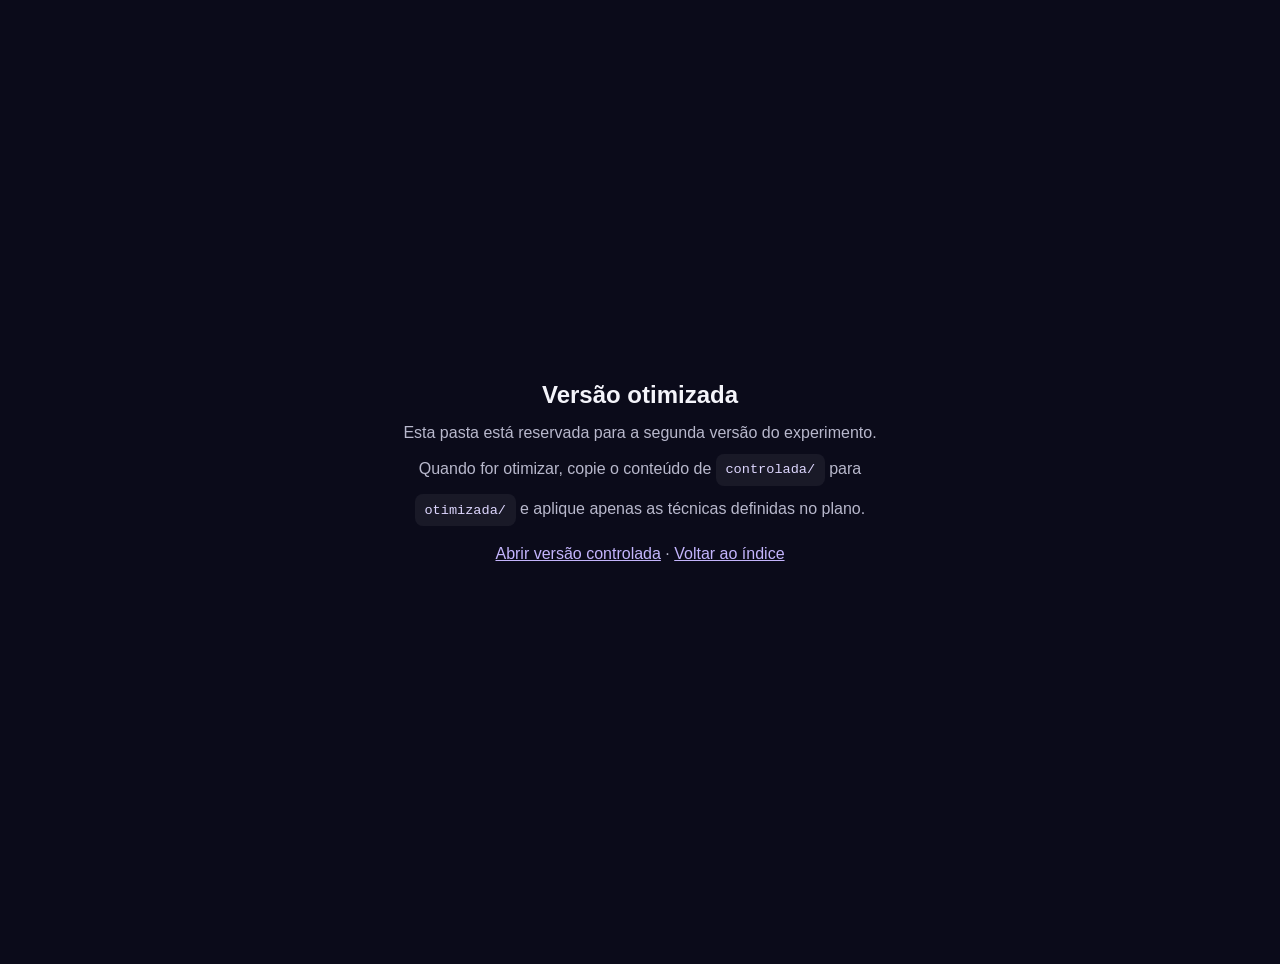
==== otimizada/index.html @ ada4aa7a "Finalize controlled version for performance testing" ====
<!DOCTYPE html>
<html lang="pt-BR">
<head>
  <meta charset="UTF-8">
  <meta name="viewport" content="width=device-width, initial-scale=1.0">
  <title>SoundNova Pro — Versão otimizada (em preparação)</title>
  <meta name="description" content="Placeholder da versão otimizada do experimento SoundNova Pro.">
  <style>
    body {
      margin: 0;
      min-height: 100vh;
      display: grid;
      place-items: center;
      padding: 2rem;
      font-family: "Segoe UI", "Helvetica Neue", Arial, sans-serif;
      background: #0b0b1a;
      color: #f4f4fa;
      text-align: center;
    }
    main { width: min(100%, 32rem); }
    h1 { margin: 0 0 0.75rem; font-size: 1.5rem; }
    p { margin: 0 0 1rem; color: #b8b8cc; line-height: 1.55; }
    a { color: #c4b5fd; }
    code {
      display: inline-block;
      margin-top: 0.5rem;
      padding: 0.35rem 0.6rem;
      border-radius: 8px;
      background: rgba(255, 255, 255, 0.06);
      font-size: 0.85rem;
      color: #ddd6fe;
    }
  </style>
</head>
<body>
  <main>
    <h1>Versão otimizada</h1>
    <p>
      Esta pasta está reservada para a segunda versão do experimento.
      Quando for otimizar, copie o conteúdo de <code>controlada/</code> para
      <code>otimizada/</code> e aplique apenas as técnicas definidas no plano.
    </p>
    <p><a href="../controlada/">Abrir versão controlada</a> · <a href="../">Voltar ao índice</a></p>
  </main>
</body>
</html>
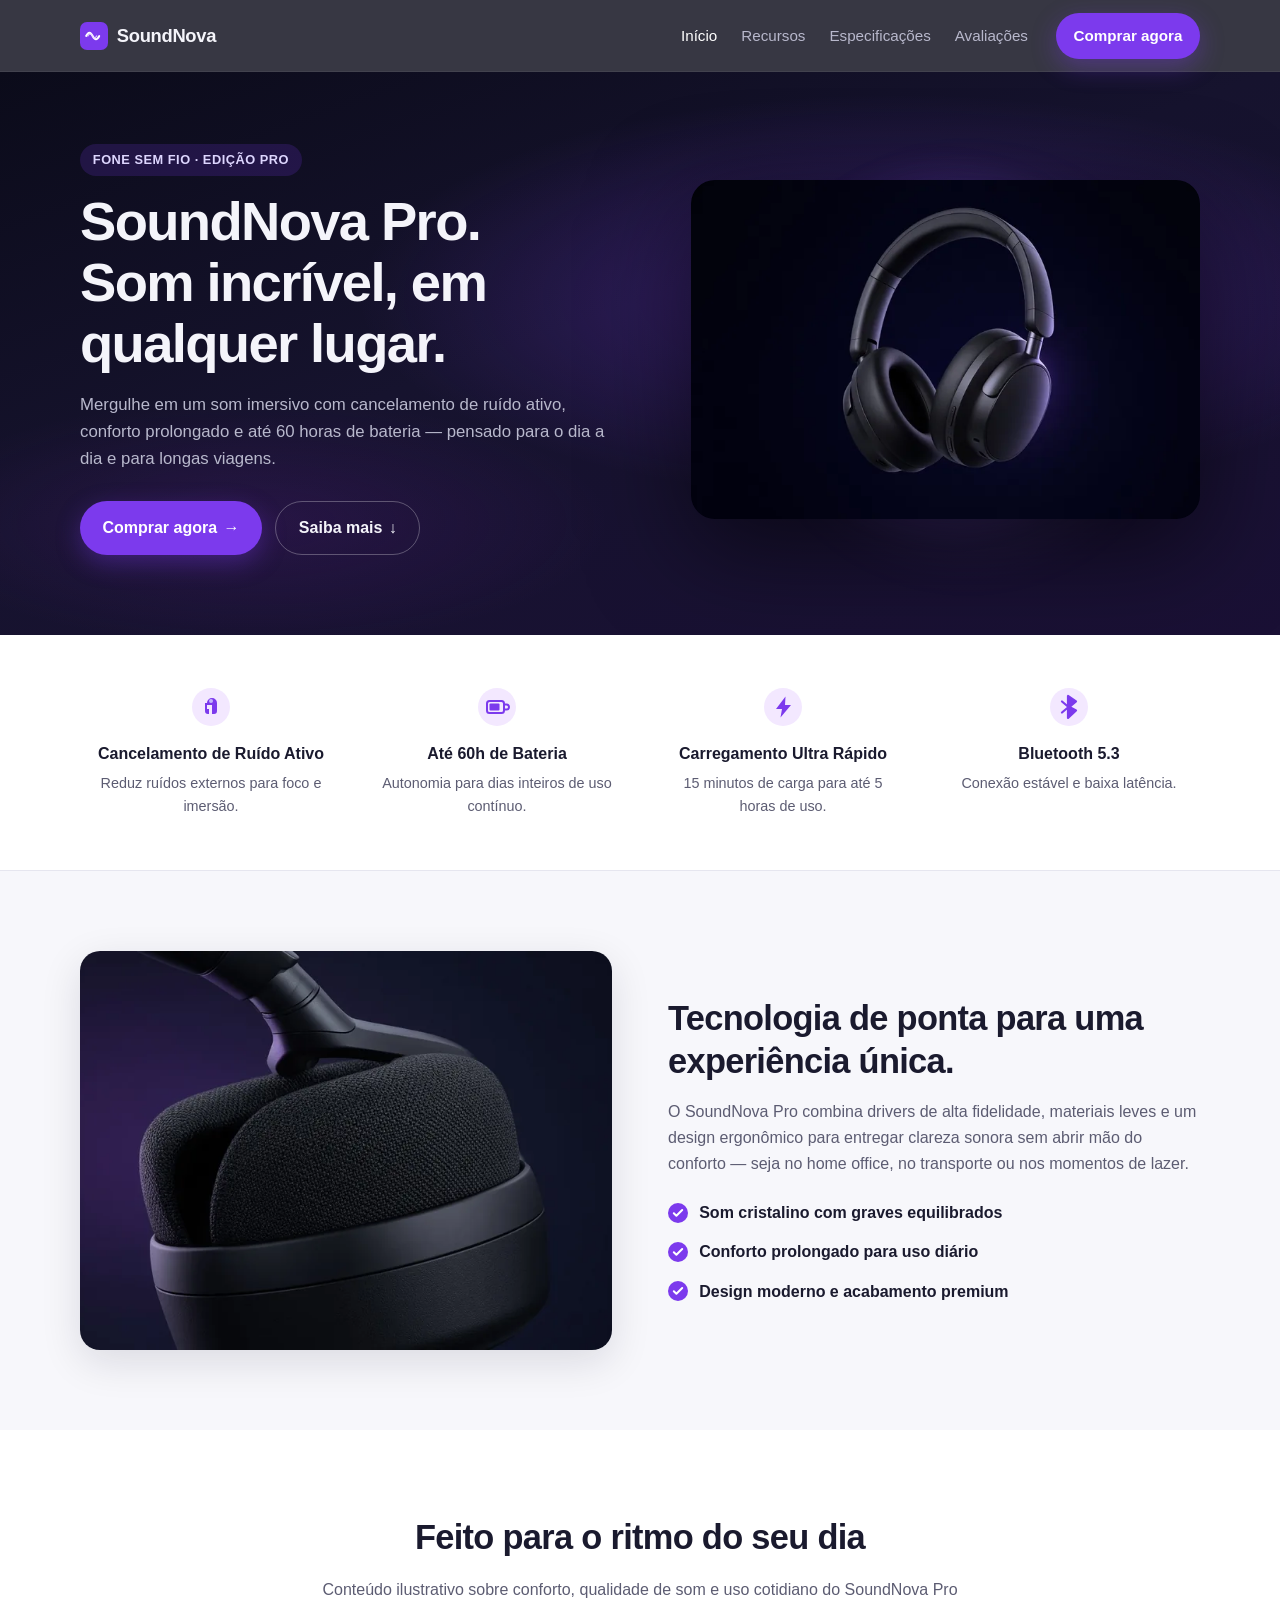
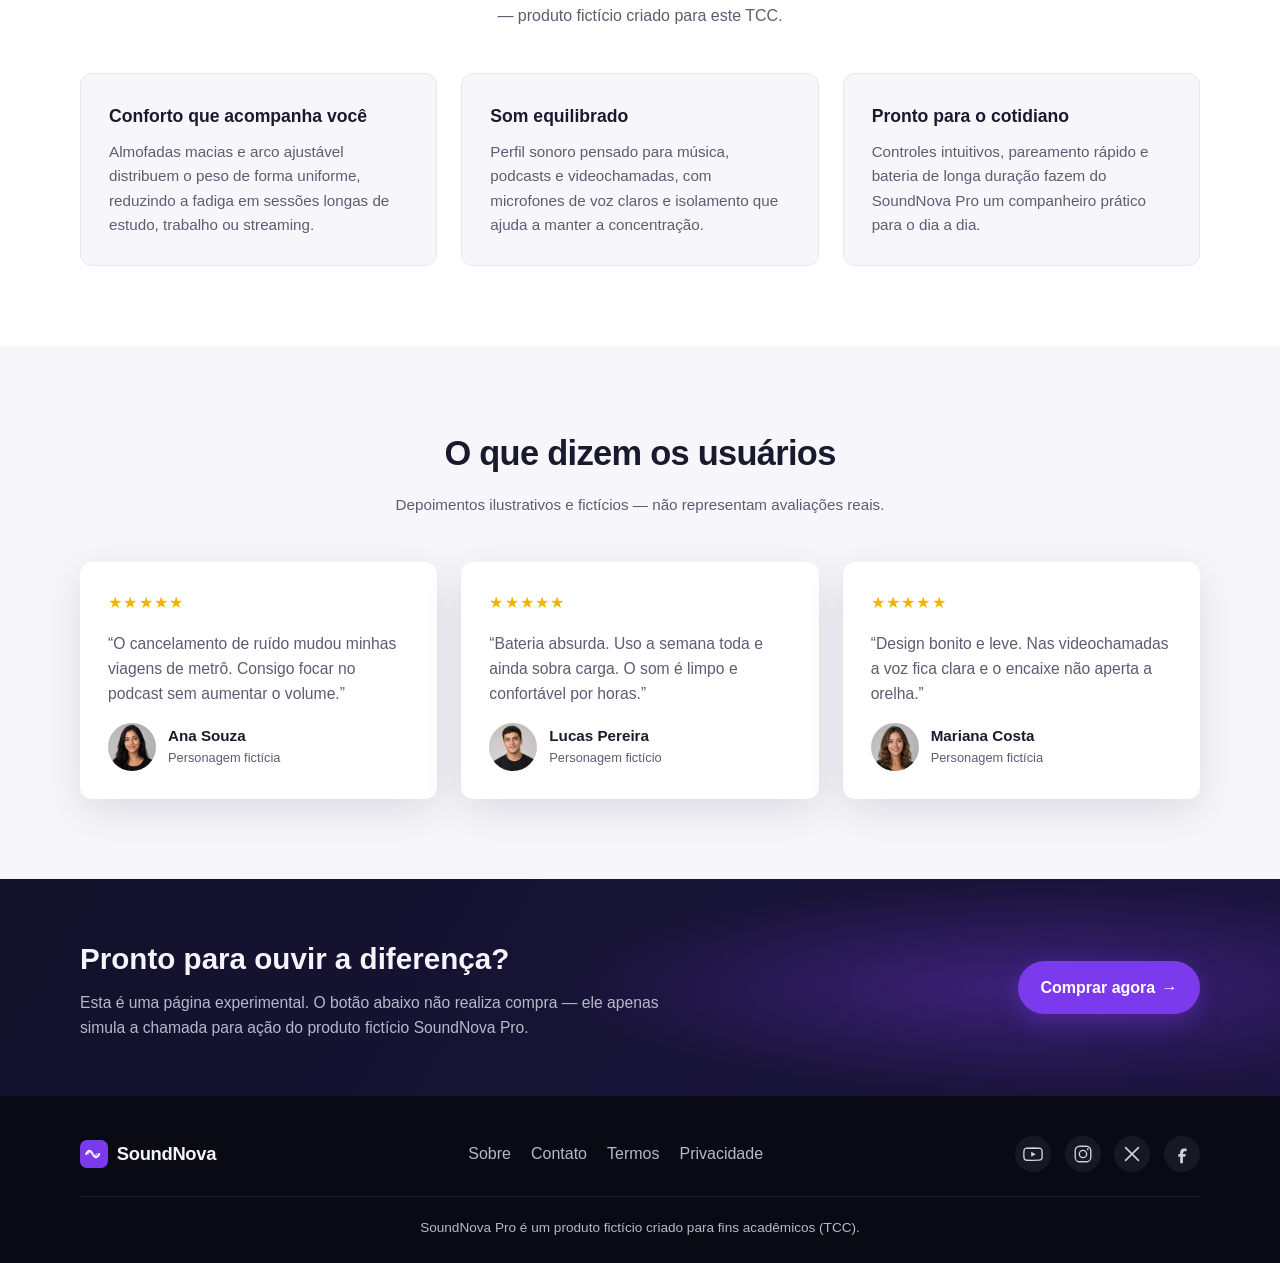
==== commit a57552bd: "feat: implement SoundNova optimized version" ====
--- a/otimizada/index.html
+++ b/otimizada/index.html
@@ -3,44 +3,292 @@
 <head>
   <meta charset="UTF-8">
   <meta name="viewport" content="width=device-width, initial-scale=1.0">
-  <title>SoundNova Pro — Versão otimizada (em preparação)</title>
-  <meta name="description" content="Placeholder da versão otimizada do experimento SoundNova Pro.">
-  <style>
-    body {
-      margin: 0;
-      min-height: 100vh;
-      display: grid;
-      place-items: center;
-      padding: 2rem;
-      font-family: "Segoe UI", "Helvetica Neue", Arial, sans-serif;
-      background: #0b0b1a;
-      color: #f4f4fa;
-      text-align: center;
-    }
-    main { width: min(100%, 32rem); }
-    h1 { margin: 0 0 0.75rem; font-size: 1.5rem; }
-    p { margin: 0 0 1rem; color: #b8b8cc; line-height: 1.55; }
-    a { color: #c4b5fd; }
-    code {
-      display: inline-block;
-      margin-top: 0.5rem;
-      padding: 0.35rem 0.6rem;
-      border-radius: 8px;
-      background: rgba(255, 255, 255, 0.06);
-      font-size: 0.85rem;
-      color: #ddd6fe;
-    }
-  </style>
+  <title>SoundNova Pro — Som incrível, em qualquer lugar</title>
+  <meta name="description" content="SoundNova Pro: fone de ouvido sem fio fictício com cancelamento de ruído, até 60h de bateria e Bluetooth 5.3. Página experimental do TCC.">
+  <link rel="stylesheet" href="css/styles.css">
+  <script src="js/main.js" defer></script>
 </head>
 <body>
-  <main>
-    <h1>Versão otimizada</h1>
-    <p>
-      Esta pasta está reservada para a segunda versão do experimento.
-      Quando for otimizar, copie o conteúdo de <code>controlada/</code> para
-      <code>otimizada/</code> e aplique apenas as técnicas definidas no plano.
-    </p>
-    <p><a href="../controlada/">Abrir versão controlada</a> · <a href="../">Voltar ao índice</a></p>
+  <a class="skip-link" href="#conteudo">Ir para o conteúdo</a>
+
+  <header class="site-header" id="topo">
+    <div class="container header-inner">
+      <a class="brand" href="#topo" aria-label="SoundNova — início">
+        <img class="brand-logo" src="assets/icons/logo.svg" width="28" height="28" alt="">
+        <span class="brand-name">SoundNova</span>
+      </a>
+
+      <button class="nav-toggle" type="button" aria-expanded="false" aria-controls="menu-principal" aria-label="Abrir menu">
+        <span class="nav-toggle-bar"></span>
+        <span class="nav-toggle-bar"></span>
+        <span class="nav-toggle-bar"></span>
+      </button>
+
+      <nav class="site-nav" id="menu-principal" aria-label="Navegação principal">
+        <ul class="nav-list">
+          <li><a href="#inicio">Início</a></li>
+          <li><a href="#recursos">Recursos</a></li>
+          <li><a href="#especificacoes">Especificações</a></li>
+          <li><a href="#avaliacoes">Avaliações</a></li>
+        </ul>
+        <a class="btn btn-primary btn-sm header-cta" href="#comprar">Comprar agora</a>
+      </nav>
+    </div>
+  </header>
+
+  <main id="conteudo">
+    <section class="hero" id="inicio">
+      <div class="hero-glow" aria-hidden="true"></div>
+      <div class="container hero-grid">
+        <div class="hero-copy">
+          <p class="eyebrow">Fone sem fio · Edição Pro</p>
+          <h1>SoundNova Pro.<br>Som incrível, em qualquer lugar.</h1>
+          <p class="hero-lead">
+            Mergulhe em um som imersivo com cancelamento de ruído ativo,
+            conforto prolongado e até 60 horas de bateria — pensado para
+            o dia a dia e para longas viagens.
+          </p>
+          <div class="hero-actions">
+            <a class="btn btn-primary" href="#comprar">Comprar agora <span aria-hidden="true">→</span></a>
+            <a class="btn btn-ghost" href="#recursos">Saiba mais <span aria-hidden="true">↓</span></a>
+          </div>
+        </div>
+        <div class="hero-media">
+          <img
+            src="assets/images/hero-720.webp"
+            srcset="assets/images/hero-360.webp 360w,
+                    assets/images/hero-720.webp 720w,
+                    assets/images/hero-1050.webp 1050w,
+                    assets/images/hero-1248.webp 1248w"
+            sizes="(max-width: 400px) calc(100vw - 2.5rem), (max-width: 960px) 360px, (max-width: 1160px) calc((100vw - 5.5rem) * 0.475), 509px"
+            alt="Fone de ouvido SoundNova Pro preto, vista frontal em três quartos"
+            width="1248"
+            height="832"
+            fetchpriority="high"
+            loading="eager"
+          >
+        </div>
+      </div>
+    </section>
+
+    <section class="benefits" id="recursos" aria-label="Principais recursos">
+      <div class="container benefits-grid">
+        <article class="benefit-item">
+          <img src="assets/icons/noise-cancel.svg" width="40" height="40" alt="" aria-hidden="true">
+          <h2>Cancelamento de Ruído Ativo</h2>
+          <p>Reduz ruídos externos para foco e imersão.</p>
+        </article>
+        <article class="benefit-item">
+          <img src="assets/icons/battery.svg" width="40" height="40" alt="" aria-hidden="true">
+          <h2>Até 60h de Bateria</h2>
+          <p>Autonomia para dias inteiros de uso contínuo.</p>
+        </article>
+        <article class="benefit-item">
+          <img src="assets/icons/fast-charge.svg" width="40" height="40" alt="" aria-hidden="true">
+          <h2>Carregamento Ultra Rápido</h2>
+          <p>15 minutos de carga para até 5 horas de uso.</p>
+        </article>
+        <article class="benefit-item">
+          <img src="assets/icons/bluetooth.svg" width="40" height="40" alt="" aria-hidden="true">
+          <h2>Bluetooth 5.3</h2>
+          <p>Conexão estável e baixa latência.</p>
+        </article>
+      </div>
+    </section>
+
+    <section class="details" id="especificacoes">
+      <div class="container details-grid">
+        <div class="details-media">
+          <img
+            src="assets/images/detail-768.webp"
+            srcset="assets/images/detail-480.webp 480w,
+                    assets/images/detail-768.webp 768w,
+                    assets/images/detail-1050.webp 1050w,
+                    assets/images/detail-1248.webp 1248w"
+            sizes="(max-width: 960px) calc(100vw - 2.5rem), (max-width: 1160px) calc((100vw - 6rem) / 2), 532px"
+            alt="Detalhe da concha e almofada do SoundNova Pro"
+            width="1248"
+            height="832"
+            loading="lazy"
+            decoding="async"
+          >
+        </div>
+        <div class="details-copy">
+          <h2>Tecnologia de ponta para uma experiência única.</h2>
+          <p>
+            O SoundNova Pro combina drivers de alta fidelidade, materiais leves
+            e um design ergonômico para entregar clareza sonora sem abrir mão
+            do conforto — seja no home office, no transporte ou nos momentos
+            de lazer.
+          </p>
+          <ul class="feature-list">
+            <li>
+              <img src="assets/icons/check.svg" width="20" height="20" alt="" aria-hidden="true">
+              Som cristalino com graves equilibrados
+            </li>
+            <li>
+              <img src="assets/icons/check.svg" width="20" height="20" alt="" aria-hidden="true">
+              Conforto prolongado para uso diário
+            </li>
+            <li>
+              <img src="assets/icons/check.svg" width="20" height="20" alt="" aria-hidden="true">
+              Design moderno e acabamento premium
+            </li>
+          </ul>
+        </div>
+      </div>
+    </section>
+
+    <section class="info" id="experiencia">
+      <div class="container info-inner">
+        <header class="section-heading">
+          <h2>Feito para o ritmo do seu dia</h2>
+          <p>
+            Conteúdo ilustrativo sobre conforto, qualidade de som e uso
+            cotidiano do SoundNova Pro — produto fictício criado para este TCC.
+          </p>
+        </header>
+        <div class="info-grid">
+          <article class="info-card">
+            <h3>Conforto que acompanha você</h3>
+            <p>
+              Almofadas macias e arco ajustável distribuem o peso de forma
+              uniforme, reduzindo a fadiga em sessões longas de estudo,
+              trabalho ou streaming.
+            </p>
+          </article>
+          <article class="info-card">
+            <h3>Som equilibrado</h3>
+            <p>
+              Perfil sonoro pensado para música, podcasts e videochamadas,
+              com microfones de voz claros e isolamento que ajuda a manter
+              a concentração.
+            </p>
+          </article>
+          <article class="info-card">
+            <h3>Pronto para o cotidiano</h3>
+            <p>
+              Controles intuitivos, pareamento rápido e bateria de longa
+              duração fazem do SoundNova Pro um companheiro prático para
+              o dia a dia.
+            </p>
+          </article>
+        </div>
+      </div>
+    </section>
+
+    <section class="reviews" id="avaliacoes">
+      <div class="container">
+        <header class="section-heading">
+          <h2>O que dizem os usuários</h2>
+          <p class="reviews-note">
+            Depoimentos ilustrativos e fictícios — não representam avaliações reais.
+          </p>
+        </header>
+        <div class="reviews-grid">
+          <figure class="review-card">
+            <div class="review-stars" aria-label="5 de 5 estrelas">★★★★★</div>
+            <blockquote>
+              <p>“O cancelamento de ruído mudou minhas viagens de metrô. Consigo focar no podcast sem aumentar o volume.”</p>
+            </blockquote>
+            <figcaption class="review-author">
+              <img src="assets/images/avatar-ana.webp" width="48" height="48" alt="" loading="lazy" decoding="async">
+              <div>
+                <span class="review-name">Ana Souza</span>
+                <span class="review-role">Personagem fictícia</span>
+              </div>
+            </figcaption>
+          </figure>
+          <figure class="review-card">
+            <div class="review-stars" aria-label="5 de 5 estrelas">★★★★★</div>
+            <blockquote>
+              <p>“Bateria absurda. Uso a semana toda e ainda sobra carga. O som é limpo e confortável por horas.”</p>
+            </blockquote>
+            <figcaption class="review-author">
+              <img src="assets/images/avatar-lucas.webp" width="48" height="48" alt="" loading="lazy" decoding="async">
+              <div>
+                <span class="review-name">Lucas Pereira</span>
+                <span class="review-role">Personagem fictício</span>
+              </div>
+            </figcaption>
+          </figure>
+          <figure class="review-card">
+            <div class="review-stars" aria-label="5 de 5 estrelas">★★★★★</div>
+            <blockquote>
+              <p>“Design bonito e leve. Nas videochamadas a voz fica clara e o encaixe não aperta a orelha.”</p>
+            </blockquote>
+            <figcaption class="review-author">
+              <img src="assets/images/avatar-mariana.webp" width="48" height="48" alt="" loading="lazy" decoding="async">
+              <div>
+                <span class="review-name">Mariana Costa</span>
+                <span class="review-role">Personagem fictícia</span>
+              </div>
+            </figcaption>
+          </figure>
+        </div>
+      </div>
+    </section>
+
+    <section class="cta-banner" id="comprar">
+      <div class="container cta-inner">
+        <div>
+          <h2>Pronto para ouvir a diferença?</h2>
+          <p>
+            Esta é uma página experimental. O botão abaixo não realiza compra —
+            ele apenas simula a chamada para ação do produto fictício SoundNova Pro.
+          </p>
+        </div>
+        <button class="btn btn-primary" type="button" id="btn-comprar">
+          Comprar agora <span aria-hidden="true">→</span>
+        </button>
+      </div>
+      <div class="cta-feedback" id="cta-feedback" role="status" aria-live="polite" hidden></div>
+    </section>
   </main>
+
+  <footer class="site-footer">
+    <div class="container footer-inner">
+      <a class="brand footer-brand" href="#topo">
+        <img class="brand-logo" src="assets/icons/logo.svg" width="28" height="28" alt="">
+        <span class="brand-name">SoundNova</span>
+      </a>
+
+      <nav aria-label="Links do rodapé">
+        <ul class="footer-links">
+          <li><a href="#experiencia">Sobre</a></li>
+          <li><a href="#comprar">Contato</a></li>
+          <li><a href="#topo">Termos</a></li>
+          <li><a href="#topo">Privacidade</a></li>
+        </ul>
+      </nav>
+
+      <ul class="social-list" aria-label="Redes sociais (ilustrativas)">
+        <li>
+          <a href="#topo" aria-label="YouTube">
+            <img src="assets/icons/youtube.svg" width="22" height="22" alt="">
+          </a>
+        </li>
+        <li>
+          <a href="#topo" aria-label="Instagram">
+            <img src="assets/icons/instagram.svg" width="22" height="22" alt="">
+          </a>
+        </li>
+        <li>
+          <a href="#topo" aria-label="X">
+            <img src="assets/icons/x.svg" width="22" height="22" alt="">
+          </a>
+        </li>
+        <li>
+          <a href="#topo" aria-label="Facebook">
+            <img src="assets/icons/facebook.svg" width="22" height="22" alt="">
+          </a>
+        </li>
+      </ul>
+    </div>
+    <div class="container footer-meta">
+      <p>SoundNova Pro é um produto fictício criado para fins acadêmicos (TCC).</p>
+    </div>
+  </footer>
+
 </body>
 </html>
--- a/otimizada/css/styles.css
+++ b/otimizada/css/styles.css
@@ -0,0 +1,724 @@
+/* SoundNova Pro — versão de controle (V1)
+   Sem minificação ou otimizações de performance intencionais. */
+
+:root {
+  --color-bg-dark: #0b0b1a;
+  --color-bg-hero: #12122a;
+  --color-bg-soft: #f7f7fb;
+  --color-bg-white: #ffffff;
+  --color-bg-footer: #0a0a14;
+  --color-text: #1a1a2e;
+  --color-text-muted: #5c5c72;
+  --color-text-on-dark: #f4f4fa;
+  --color-text-on-dark-muted: #b8b8cc;
+  --color-accent: #7c3aed;
+  --color-accent-hover: #6d28d9;
+  --color-accent-soft: rgba(124, 58, 237, 0.18);
+  --color-border: #e6e6ef;
+  --color-star: #f5b301;
+  --font-sans: "Segoe UI", "Helvetica Neue", Arial, sans-serif;
+  --container: 1120px;
+  --radius: 12px;
+  --radius-pill: 999px;
+  --shadow-soft: 0 12px 40px rgba(15, 15, 40, 0.12);
+  --header-h: 72px;
+  --transition: 0.2s ease;
+}
+
+*,
+*::before,
+*::after {
+  box-sizing: border-box;
+}
+
+html {
+  scroll-behavior: smooth;
+  /* Compensa o header sticky para âncoras não ficarem ocultas */
+  scroll-padding-top: calc(var(--header-h) + 0.75rem);
+}
+
+body {
+  margin: 0;
+  font-family: var(--font-sans);
+  font-size: 1rem;
+  line-height: 1.6;
+  color: var(--color-text);
+  background: var(--color-bg-white);
+}
+
+img {
+  max-width: 100%;
+  height: auto;
+  display: block;
+}
+
+a {
+  color: inherit;
+  text-decoration: none;
+}
+
+ul {
+  list-style: none;
+  margin: 0;
+  padding: 0;
+}
+
+h1,
+h2,
+h3,
+p {
+  margin: 0;
+}
+
+button {
+  font: inherit;
+  cursor: pointer;
+  border: none;
+  background: none;
+}
+
+.container {
+  width: min(100% - 2.5rem, var(--container));
+  margin-inline: auto;
+}
+
+.skip-link {
+  position: absolute;
+  left: 1rem;
+  top: -100px;
+  z-index: 1000;
+  padding: 0.75rem 1rem;
+  background: var(--color-accent);
+  color: #fff;
+  border-radius: 8px;
+}
+
+.skip-link:focus {
+  top: 1rem;
+}
+
+/* Buttons */
+.btn {
+  display: inline-flex;
+  align-items: center;
+  justify-content: center;
+  gap: 0.4rem;
+  padding: 0.85rem 1.4rem;
+  border-radius: var(--radius-pill);
+  font-weight: 600;
+  transition: background var(--transition), color var(--transition), transform var(--transition), box-shadow var(--transition);
+}
+
+.btn:focus-visible,
+.site-nav a:focus-visible,
+.footer-links a:focus-visible,
+.social-list a:focus-visible,
+.brand:focus-visible,
+.nav-toggle:focus-visible {
+  outline: 3px solid #a78bfa;
+  outline-offset: 3px;
+}
+
+.btn-primary {
+  background: var(--color-accent);
+  color: #fff;
+  box-shadow: 0 8px 24px rgba(124, 58, 237, 0.35);
+}
+
+.btn-primary:hover {
+  background: var(--color-accent-hover);
+  transform: translateY(-1px);
+}
+
+.btn-ghost {
+  color: var(--color-text-on-dark);
+  background: transparent;
+  border: 1px solid rgba(255, 255, 255, 0.28);
+}
+
+.btn-ghost:hover {
+  background: rgba(255, 255, 255, 0.08);
+}
+
+.btn-sm {
+  padding: 0.65rem 1.1rem;
+  font-size: 0.95rem;
+}
+
+/* Header */
+.site-header {
+  position: sticky;
+  top: 0;
+  z-index: 100;
+  height: var(--header-h);
+  background: rgba(11, 11, 26, 0.82);
+  backdrop-filter: blur(12px);
+  border-bottom: 1px solid rgba(255, 255, 255, 0.06);
+}
+
+.header-inner {
+  display: flex;
+  align-items: center;
+  justify-content: space-between;
+  height: var(--header-h);
+  gap: 1rem;
+}
+
+.brand {
+  display: inline-flex;
+  align-items: center;
+  gap: 0.55rem;
+  color: var(--color-text-on-dark);
+  font-weight: 700;
+  letter-spacing: -0.02em;
+}
+
+.brand-name {
+  font-size: 1.15rem;
+}
+
+.site-nav {
+  display: flex;
+  align-items: center;
+  gap: 1.75rem;
+}
+
+.nav-list {
+  display: flex;
+  align-items: center;
+  gap: 1.5rem;
+}
+
+.nav-list a {
+  color: var(--color-text-on-dark-muted);
+  font-size: 0.95rem;
+  font-weight: 500;
+  transition: color var(--transition);
+}
+
+.nav-list a:hover,
+.nav-list a.is-active {
+  color: #fff;
+}
+
+.nav-toggle {
+  display: none;
+  width: 42px;
+  height: 42px;
+  padding: 10px;
+  flex-direction: column;
+  justify-content: center;
+  gap: 5px;
+  border-radius: 8px;
+}
+
+.nav-toggle-bar {
+  display: block;
+  height: 2px;
+  width: 100%;
+  background: #fff;
+  border-radius: 2px;
+  transition: transform var(--transition), opacity var(--transition);
+}
+
+.nav-toggle[aria-expanded="true"] .nav-toggle-bar:nth-child(1) {
+  transform: translateY(7px) rotate(45deg);
+}
+
+.nav-toggle[aria-expanded="true"] .nav-toggle-bar:nth-child(2) {
+  opacity: 0;
+}
+
+.nav-toggle[aria-expanded="true"] .nav-toggle-bar:nth-child(3) {
+  transform: translateY(-7px) rotate(-45deg);
+}
+
+/* Hero */
+.hero {
+  position: relative;
+  overflow: hidden;
+  background:
+    radial-gradient(ellipse 70% 60% at 70% 40%, rgba(124, 58, 237, 0.35), transparent 60%),
+    radial-gradient(ellipse 50% 40% at 20% 80%, rgba(88, 28, 135, 0.25), transparent 55%),
+    linear-gradient(160deg, #0b0b1a 0%, #16132e 45%, #1a1035 100%);
+  color: var(--color-text-on-dark);
+  padding: 4.5rem 0 5rem;
+}
+
+.hero-glow {
+  position: absolute;
+  width: 420px;
+  height: 420px;
+  right: 8%;
+  top: 15%;
+  border-radius: 50%;
+  background: radial-gradient(circle, rgba(167, 139, 250, 0.35), transparent 70%);
+  filter: blur(20px);
+  pointer-events: none;
+}
+
+.hero-grid {
+  position: relative;
+  display: grid;
+  grid-template-columns: 1.05fr 0.95fr;
+  gap: 3rem;
+  align-items: center;
+}
+
+.eyebrow {
+  display: inline-block;
+  margin-bottom: 1rem;
+  padding: 0.35rem 0.8rem;
+  border-radius: var(--radius-pill);
+  background: var(--color-accent-soft);
+  color: #ddd6fe;
+  font-size: 0.8rem;
+  font-weight: 600;
+  letter-spacing: 0.04em;
+  text-transform: uppercase;
+}
+
+.hero h1 {
+  font-size: clamp(2.2rem, 4.5vw, 3.4rem);
+  line-height: 1.12;
+  letter-spacing: -0.03em;
+  font-weight: 700;
+  margin-bottom: 1.1rem;
+}
+
+.hero-lead {
+  max-width: 34rem;
+  color: var(--color-text-on-dark-muted);
+  font-size: 1.05rem;
+  margin-bottom: 1.75rem;
+}
+
+.hero-actions {
+  display: flex;
+  flex-wrap: wrap;
+  gap: 0.85rem;
+}
+
+.hero-media {
+  position: relative;
+  display: flex;
+  justify-content: center;
+  align-items: center;
+}
+
+.hero-media::before {
+  content: "";
+  position: absolute;
+  width: 78%;
+  aspect-ratio: 1;
+  border-radius: 50%;
+  background: radial-gradient(circle, rgba(167, 139, 250, 0.55) 0%, rgba(124, 58, 237, 0.2) 42%, transparent 70%);
+  filter: blur(8px);
+  pointer-events: none;
+}
+
+.hero-media img {
+  position: relative;
+  z-index: 1;
+  width: min(100%, 520px);
+  border-radius: 24px;
+  filter: drop-shadow(0 28px 50px rgba(0, 0, 0, 0.55));
+  animation: float-hero 5.5s ease-in-out infinite;
+}
+
+@keyframes float-hero {
+  0%,
+  100% {
+    transform: translateY(0);
+  }
+  50% {
+    transform: translateY(-12px);
+  }
+}
+
+/* Benefits */
+.benefits {
+  background: var(--color-bg-white);
+  padding: 2.75rem 0;
+  border-bottom: 1px solid var(--color-border);
+}
+
+.benefits-grid {
+  display: grid;
+  grid-template-columns: repeat(4, 1fr);
+  gap: 1.5rem;
+}
+
+.benefit-item {
+  text-align: center;
+  padding: 0.5rem 0.75rem;
+}
+
+.benefit-item img {
+  margin: 0 auto 0.85rem;
+}
+
+.benefit-item h2 {
+  font-size: 1rem;
+  font-weight: 700;
+  margin-bottom: 0.35rem;
+  color: var(--color-text);
+}
+
+.benefit-item p {
+  font-size: 0.9rem;
+  color: var(--color-text-muted);
+}
+
+/* Details */
+.details {
+  background: var(--color-bg-soft);
+  padding: 5rem 0;
+}
+
+.details-grid {
+  display: grid;
+  grid-template-columns: 1fr 1fr;
+  gap: 3.5rem;
+  align-items: center;
+}
+
+.details-media img {
+  width: 100%;
+  border-radius: 20px;
+  box-shadow: var(--shadow-soft);
+  object-fit: cover;
+  aspect-ratio: 4 / 3;
+}
+
+.details-copy h2 {
+  font-size: clamp(1.6rem, 2.8vw, 2.15rem);
+  line-height: 1.25;
+  letter-spacing: -0.02em;
+  margin-bottom: 1rem;
+}
+
+.details-copy > p {
+  color: var(--color-text-muted);
+  margin-bottom: 1.5rem;
+}
+
+.feature-list {
+  display: flex;
+  flex-direction: column;
+  gap: 0.85rem;
+}
+
+.feature-list li {
+  display: flex;
+  align-items: center;
+  gap: 0.7rem;
+  font-weight: 600;
+  color: var(--color-text);
+}
+
+/* Info section */
+.info {
+  background: var(--color-bg-white);
+  padding: 5rem 0;
+}
+
+.section-heading {
+  text-align: center;
+  max-width: 40rem;
+  margin: 0 auto 2.75rem;
+}
+
+.section-heading h2 {
+  font-size: clamp(1.6rem, 2.8vw, 2.15rem);
+  letter-spacing: -0.02em;
+  margin-bottom: 0.75rem;
+}
+
+.section-heading p {
+  color: var(--color-text-muted);
+}
+
+.info-grid {
+  display: grid;
+  grid-template-columns: repeat(3, 1fr);
+  gap: 1.5rem;
+}
+
+.info-card {
+  padding: 1.75rem;
+  border: 1px solid var(--color-border);
+  border-radius: var(--radius);
+  background: var(--color-bg-soft);
+}
+
+.info-card h3 {
+  font-size: 1.1rem;
+  margin-bottom: 0.65rem;
+}
+
+.info-card p {
+  color: var(--color-text-muted);
+  font-size: 0.95rem;
+}
+
+/* Reviews */
+.reviews {
+  background: var(--color-bg-soft);
+  padding: 5rem 0;
+}
+
+.reviews-note {
+  font-size: 0.95rem;
+}
+
+.reviews-grid {
+  display: grid;
+  grid-template-columns: repeat(3, 1fr);
+  gap: 1.5rem;
+}
+
+.review-card {
+  margin: 0;
+  padding: 1.75rem;
+  background: var(--color-bg-white);
+  border-radius: var(--radius);
+  box-shadow: var(--shadow-soft);
+  display: flex;
+  flex-direction: column;
+  gap: 1rem;
+}
+
+.review-stars {
+  color: var(--color-star);
+  letter-spacing: 0.08em;
+  font-size: 1rem;
+}
+
+.review-card blockquote {
+  margin: 0;
+  flex: 1;
+}
+
+.review-card blockquote p {
+  color: var(--color-text-muted);
+  font-size: 0.98rem;
+}
+
+.review-author {
+  display: flex;
+  align-items: center;
+  gap: 0.75rem;
+}
+
+.review-author img {
+  width: 48px;
+  height: 48px;
+  border-radius: 50%;
+  object-fit: cover;
+}
+
+.review-name {
+  display: block;
+  font-weight: 700;
+  font-size: 0.95rem;
+}
+
+.review-role {
+  display: block;
+  font-size: 0.8rem;
+  color: var(--color-text-muted);
+}
+
+/* CTA banner */
+.cta-banner {
+  background:
+    radial-gradient(ellipse 60% 80% at 80% 50%, rgba(124, 58, 237, 0.35), transparent 60%),
+    linear-gradient(120deg, #12122a, #1c1440);
+  color: var(--color-text-on-dark);
+  padding: 3.5rem 0;
+  position: relative;
+}
+
+.cta-inner {
+  display: flex;
+  align-items: center;
+  justify-content: space-between;
+  gap: 2rem;
+}
+
+.cta-inner h2 {
+  font-size: clamp(1.4rem, 2.5vw, 1.85rem);
+  margin-bottom: 0.5rem;
+}
+
+.cta-inner p {
+  color: var(--color-text-on-dark-muted);
+  max-width: 38rem;
+  font-size: 0.98rem;
+}
+
+.cta-feedback {
+  position: absolute;
+  left: 50%;
+  bottom: 0.75rem;
+  transform: translateX(-50%);
+  width: min(92%, 36rem);
+  background: rgba(255, 255, 255, 0.12);
+  color: #fff;
+  padding: 0.55rem 1rem;
+  border-radius: var(--radius-pill);
+  font-size: 0.9rem;
+  text-align: center;
+  line-height: 1.35;
+}
+
+/* Footer */
+.site-footer {
+  background: var(--color-bg-footer);
+  color: var(--color-text-on-dark-muted);
+  padding: 2.5rem 0 1.5rem;
+}
+
+.footer-inner {
+  display: flex;
+  align-items: center;
+  justify-content: space-between;
+  gap: 1.5rem;
+  flex-wrap: wrap;
+  padding-bottom: 1.5rem;
+  border-bottom: 1px solid rgba(255, 255, 255, 0.08);
+}
+
+.footer-links {
+  display: flex;
+  flex-wrap: wrap;
+  gap: 1.25rem;
+}
+
+.footer-links a:hover,
+.social-list a:hover {
+  color: #fff;
+}
+
+.social-list {
+  display: flex;
+  gap: 0.85rem;
+}
+
+.social-list a {
+  display: grid;
+  place-items: center;
+  width: 36px;
+  height: 36px;
+  border-radius: 50%;
+  background: rgba(255, 255, 255, 0.06);
+  transition: background var(--transition);
+}
+
+.social-list a:hover {
+  background: rgba(124, 58, 237, 0.35);
+}
+
+.footer-meta {
+  padding-top: 1.25rem;
+  text-align: center;
+  font-size: 0.85rem;
+}
+
+/* Responsive */
+@media (max-width: 960px) {
+  .hero-grid,
+  .details-grid {
+    grid-template-columns: 1fr;
+    gap: 2.5rem;
+  }
+
+  .hero {
+    padding-top: 3rem;
+    text-align: center;
+  }
+
+  .hero-lead {
+    margin-inline: auto;
+  }
+
+  .hero-actions {
+    justify-content: center;
+  }
+
+  .hero-media {
+    order: -1;
+  }
+
+  .hero-media img {
+    width: min(100%, 360px);
+  }
+
+  .benefits-grid {
+    grid-template-columns: repeat(2, 1fr);
+  }
+
+  .info-grid,
+  .reviews-grid {
+    grid-template-columns: 1fr;
+  }
+
+  .cta-inner {
+    flex-direction: column;
+    text-align: center;
+  }
+}
+
+@media (max-width: 720px) {
+  .nav-toggle {
+    display: flex;
+  }
+
+  .site-nav {
+    position: fixed;
+    inset: var(--header-h) 0 auto 0;
+    display: none;
+    flex-direction: column;
+    align-items: stretch;
+    gap: 1rem;
+    padding: 1.25rem 1.25rem 1.5rem;
+    background: rgba(11, 11, 26, 0.97);
+    border-bottom: 1px solid rgba(255, 255, 255, 0.08);
+  }
+
+  .site-nav.is-open {
+    display: flex;
+  }
+
+  .nav-list {
+    flex-direction: column;
+    align-items: flex-start;
+    gap: 0.85rem;
+  }
+
+  .header-cta {
+    width: 100%;
+  }
+
+  .benefits-grid {
+    grid-template-columns: 1fr;
+  }
+
+  .footer-inner {
+    flex-direction: column;
+    align-items: flex-start;
+  }
+}
+
+@media (prefers-reduced-motion: reduce) {
+  html {
+    scroll-behavior: auto;
+  }
+
+  .hero-media img,
+  .btn {
+    animation: none;
+    transition: none;
+  }
+}
